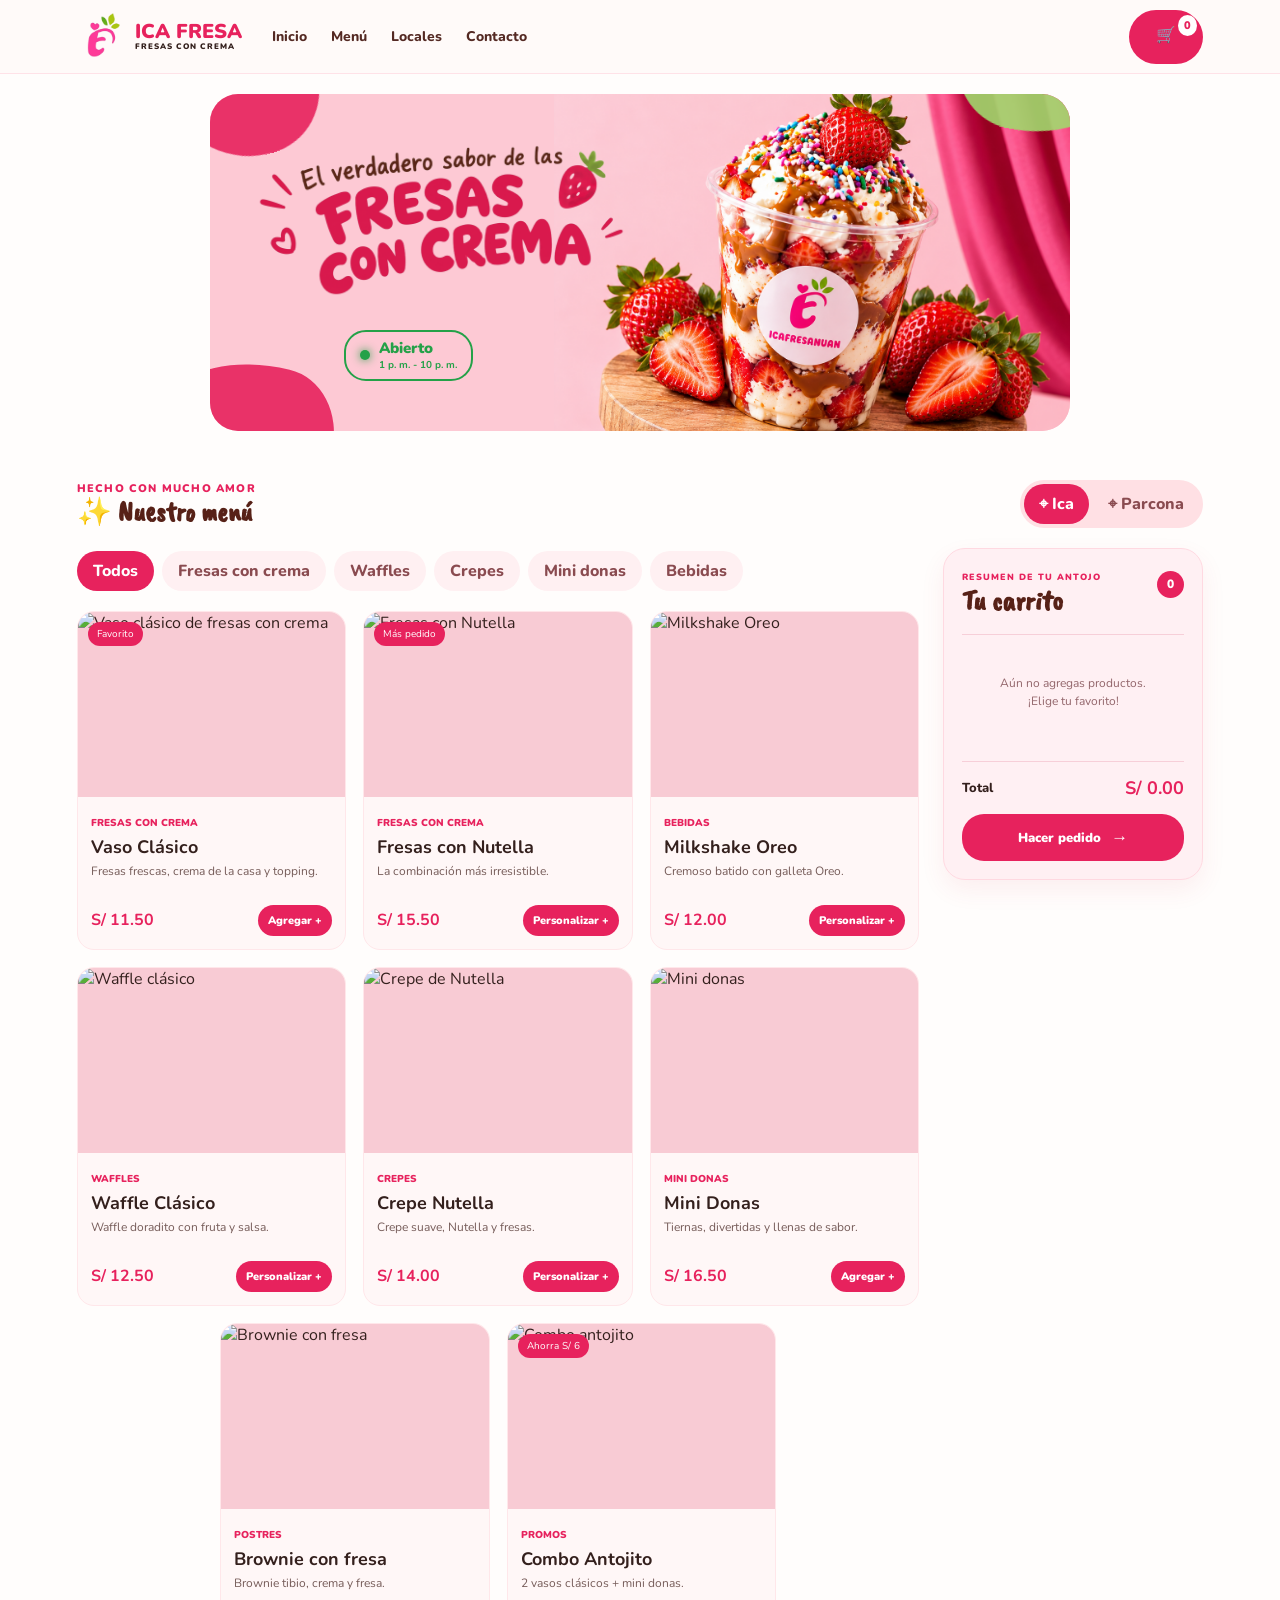
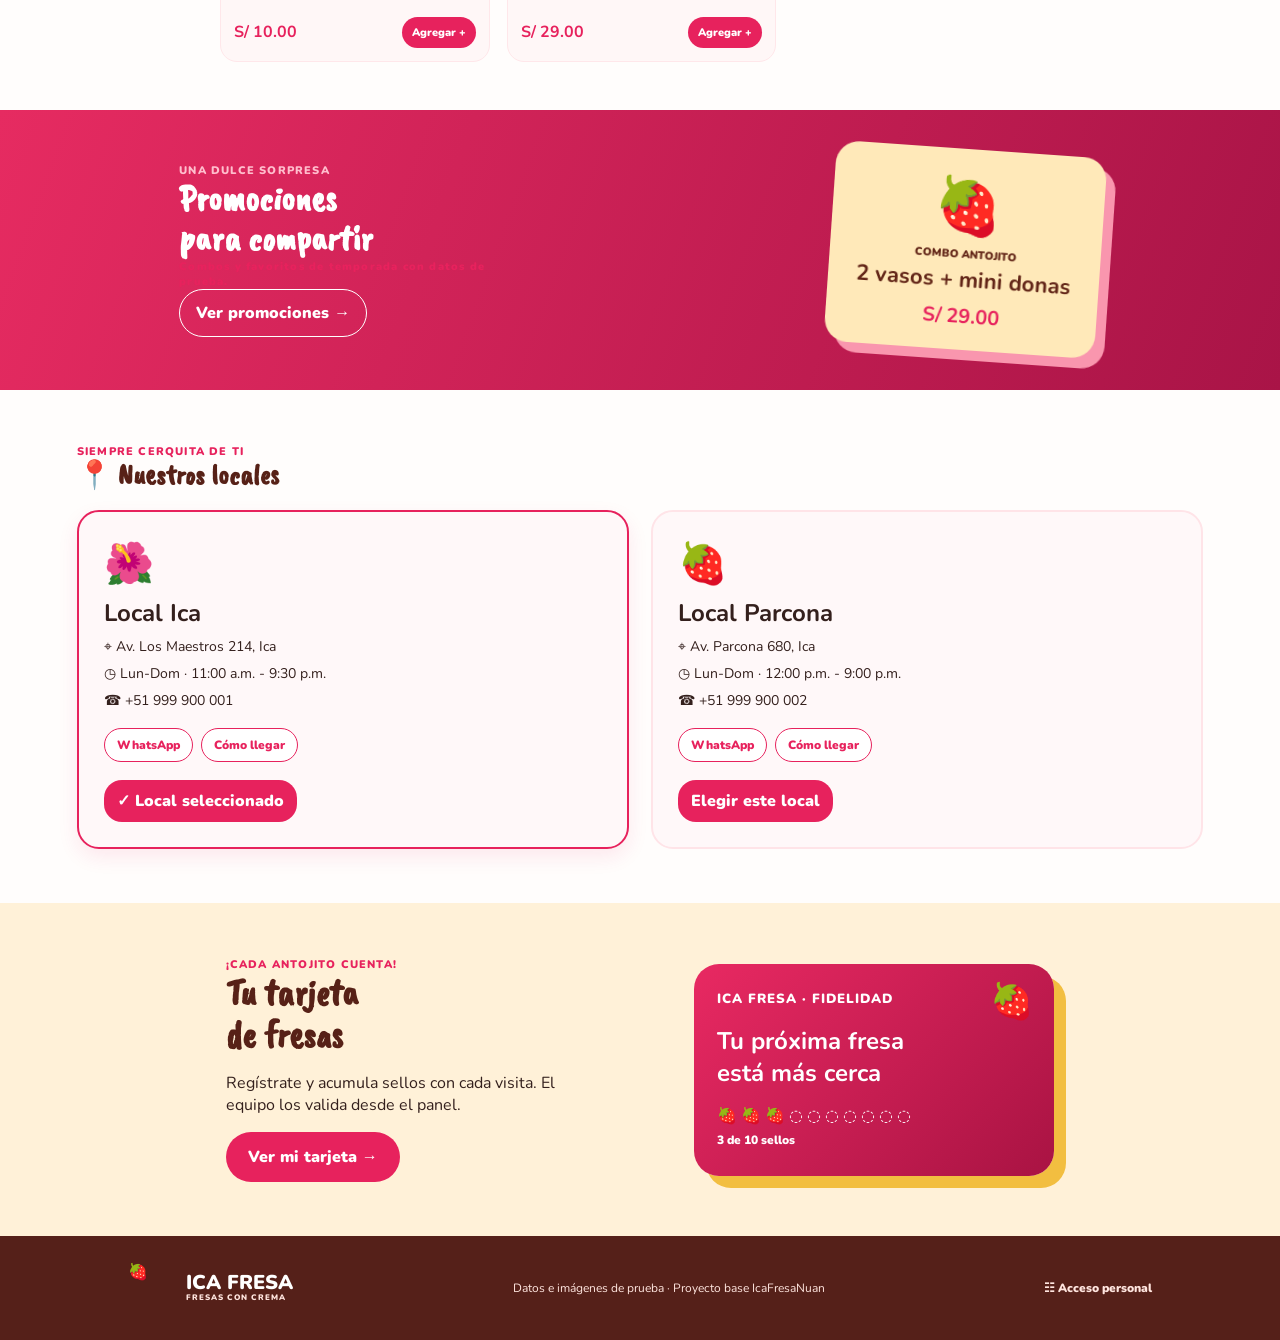
==== index.html @ 41f4bcc0 "Add files via upload" ====
<!DOCTYPE html>
<html lang="es">
  <head>
    <meta charset="UTF-8" />
    <meta name="viewport" content="width=device-width, initial-scale=1" />
    <meta
      name="description"
      content="Ica Fresa, fresas con crema y antojos dulces."
    />
    <title>Ica Fresa | Fresas con crema</title>
    <link rel="preconnect" href="https://fonts.googleapis.com" />
    <link rel="preconnect" href="https://fonts.gstatic.com" crossorigin />
    <link
      href="https://fonts.googleapis.com/css2?family=Caveat+Brush&display=swap"
      rel="stylesheet"
    />
    <link rel="stylesheet" href="styles.css" />
  </head>

  <body>
    <header class="site-header">
      <a class="brand" href="#inicio" aria-label="Ica Fresa, inicio">
        <span><img src="img/icon.png" alt="" /></span>
        <b>ICA FRESA</b>
        <small>FRESAS CON CREMA</small>
      </a>

      <nav aria-label="Navegación principal">
        <a href="#inicio"><span>Inicio</span></a>
        <a href="#menu"><span>Menú</span></a>
        <a href="#locales"><span>Locales</span></a>
        <a href="#fidelidad"><span>Contacto</span></a>
      </nav>

      <a class="cart-pill" href="#pedido" aria-label="Abrir pedido">
        🛒
        <em>0</em>
      </a>
    </header>

    <main>
      <section id="inicio" class="hero">
        <span class="hero-wave hero-wave-top-left" aria-hidden="true"></span>
        <span class="hero-wave hero-wave-top-right" aria-hidden="true"></span>
        <span class="hero-wave hero-wave-bottom-left" aria-hidden="true"></span>
        <div class="hero-copy">
          <img
            class="hero-title-image"
            src="img/frs.png"
            alt="Ica Fresa"
          />
          <button class="store-status is-open" type="button" aria-pressed="true">
            <span class="status-light" aria-hidden="true"></span>
            <span class="status-copy">
              <span class="status-label">Abierto</span>
              <small>1 p. m. - 10 p. m.</small>
            </span>
          </button>
        </div>

        <div class="hero-art">
          <span class="cup"></span>
        </div>
      </section>

      <section id="menu" class="catalog">
        <div class="section-title">
          <div>
            <p>HECHO CON MUCHO AMOR</p>
            <h2>✨ Nuestro menú</h2>
          </div>
          <div class="store-switch" aria-label="Seleccionar local">
            <input checked type="radio" name="store" id="ica" />
            <label for="ica">⌖ Ica</label>
            <input type="radio" name="store" id="parcona" />
            <label for="parcona">⌖ Parcona</label>
          </div>
        </div>

        <div class="catalog-layout">
          <div class="catalog-products">
            <div class="filters">
          <button class="selected" type="button" aria-pressed="true">Todos</button>
          <button type="button" aria-pressed="false">Fresas con crema</button>
          <button type="button" aria-pressed="false">Waffles</button>
          <button type="button" aria-pressed="false">Crepes</button>
          <button type="button" aria-pressed="false">Mini donas</button>
          <button type="button" aria-pressed="false">Bebidas</button>
          </div>

          <div class="grid">
          <article class="product">
            <div class="picture">
              <img
                src="https://infobae.com/new-resizer/IIwfQV1BrzHYiqoVBYyDbHfIvNc=/arc-anglerfish-arc2-prod-infobae/public/TWP6YXWPVZGMHH7TUIIOGCR5PU.jpg"
                alt="Vaso clásico de fresas con crema"
              />
              <span>Favorito</span>
            </div>
            <div class="pbody">
              <small>Fresas con crema</small>
              <h3>Vaso Clásico</h3>
              <p>Fresas frescas, crema de la casa y topping.</p>
              <div>
                <strong>S/ 11.50</strong>
                <a class="add-cart" href="#carrito">Agregar +</a>
              </div>
            </div>
          </article>

          <article class="product">
            <div class="picture">
              <img
                src="https://encrypted-tbn0.gstatic.com/images?q=tbn:ANd9GcRHy15fWJfdVRvCq7KBlQmzkWCfT8XK8HRZ9Bpp-z8WVHTcaISNVfg8R4Cm&s=10"
                alt="Fresas con Nutella"
              />
              <span>Más pedido</span>
            </div>
            <div class="pbody">
              <small>Fresas con crema</small>
              <h3>Fresas con Nutella</h3>
              <p>La combinación más irresistible.</p>
              <div>
                <strong>S/ 15.50</strong>
                <a href="#personalizar">Personalizar +</a>
              </div>
            </div>
          </article>

          <article class="product">
            <div class="picture">
              <img
                src="https://dcdn-us.mitiendanube.com/stores/001/309/364/products/oreo1-65726168dab7ff038d16038939405665-1024-1024.jpg"
                alt="Milkshake Oreo"
              />
            </div>
            <div class="pbody">
              <small>Bebidas</small>
              <h3>Milkshake Oreo</h3>
              <p>Cremoso batido con galleta Oreo.</p>
              <div>
                <strong>S/ 12.00</strong>
                <a href="#personalizar">Personalizar +</a>
              </div>
            </div>
          </article>

          <article class="product">
            <div class="picture">
              <img
                src="https://images.unsplash.com/photo-1562376552-0d160a2f238d?auto=format&fit=crop&w=900&q=85"
                alt="Waffle clásico"
              />
            </div>
            <div class="pbody">
              <small>Waffles</small>
              <h3>Waffle Clásico</h3>
              <p>Waffle doradito con fruta y salsa.</p>
              <div>
                <strong>S/ 12.50</strong>
                <a href="#personalizar">Personalizar +</a>
              </div>
            </div>
          </article>

          <article class="product">
            <div class="picture">
              <img
                src="https://images.unsplash.com/photo-1519676867240-f03562e64548?auto=format&fit=crop&w=900&q=85"
                alt="Crepe de Nutella"
              />
            </div>
            <div class="pbody">
              <small>Crepes</small>
              <h3>Crepe Nutella</h3>
              <p>Crepe suave, Nutella y fresas.</p>
              <div>
                <strong>S/ 14.00</strong>
                <a href="#personalizar">Personalizar +</a>
              </div>
            </div>
          </article>

          <article class="product">
            <div class="picture">
              <img
                src="https://images.unsplash.com/photo-1551024506-0bccd828d307?auto=format&fit=crop&w=900&q=85"
                alt="Mini donas"
              />
            </div>
            <div class="pbody">
              <small>Mini donas</small>
              <h3>Mini Donas</h3>
              <p>Tiernas, divertidas y llenas de sabor.</p>
              <div>
                <strong>S/ 16.50</strong>
                <a class="add-cart" href="#carrito">Agregar +</a>
              </div>
            </div>
          </article>

          <article class="product">
            <div class="picture">
              <img
                src="https://images.unsplash.com/photo-1606313564200-e75d5e30476c?auto=format&fit=crop&w=900&q=85"
                alt="Brownie con fresa"
              />
            </div>
            <div class="pbody">
              <small>Postres</small>
              <h3>Brownie con fresa</h3>
              <p>Brownie tibio, crema y fresa.</p>
              <div>
                <strong>S/ 10.00</strong>
                <a class="add-cart" href="#carrito">Agregar +</a>
              </div>
            </div>
          </article>

          <article class="product">
            <div class="picture">
              <img
                src="https://encrypted-tbn0.gstatic.com/images?q=tbn:ANd9GcSXUPa26PKJyddxbretBh_6IjA0wHqwPPf-SWM9j3UN0Ne-xCxRXff34pU9&s=10"
                alt="Combo antojito"
              />
              <span>Ahorra S/ 6</span>
            </div>
            <div class="pbody">
              <small>Promos</small>
              <h3>Combo Antojito</h3>
              <p>2 vasos clásicos + mini donas.</p>
              <div>
                <strong>S/ 29.00</strong>
                <a href="#pedido">Agregar +</a>
              </div>
            </div>
          </article>
            </div>
          </div>

          <aside class="cart-panel" id="carrito" aria-labelledby="cart-title">
            <div class="cart-heading">
              <div>
                <p>RESUMEN DE TU ANTOJO</p>
                <h2 id="cart-title">Tu carrito</h2>
              </div>
              <span class="cart-count">0</span>
            </div>
            <div class="cart-items" aria-live="polite">
              <p class="cart-empty">Aún no agregas productos.<br />¡Elige tu favorito!</p>
            </div>
            <div class="cart-total">
              <span>Total</span>
              <strong>S/ 0.00</strong>
            </div>
            <a class="cart-order primary" href="#pedido">Hacer pedido <span aria-hidden="true">→</span></a>
          </aside>
        </div>
      </section>

      <section class="promos">
        <div>
          <p>UNA DULCE SORPRESA</p>
          <h2>Promociones<br />para compartir</h2>
          <p>Combos y favoritos de temporada con datos de prueba.</p>
          <a href="#menu" class="light-btn">Ver promociones →</a>
        </div>

        <article>
          <span>🍓</span>
          <p>COMBO ANTOJITO</p>
          <strong>2 vasos + mini donas</strong>
          <b>S/ 29.00</b>
        </article>
      </section>

      <section id="locales" class="places">
        <div class="section-title">
          <div>
            <p>SIEMPRE CERQUITA DE TI</p>
            <h2>📍 Nuestros locales</h2>
          </div>
        </div>

        <div class="place-grid">
          <article class="chosen">
            <div class="place-icon">🌺</div>
            <h3>Local Ica</h3>
            <p>⌖ Av. Los Maestros 214, Ica</p>
            <p>◷ Lun-Dom · 11:00 a.m. - 9:30 p.m.</p>
            <p>☎ +51 999 900 001</p>
            <div>
              <a href="https://wa.me/51999900001" target="_blank" rel="noreferrer">
                WhatsApp
              </a>
              <a href="https://maps.google.com/?q=Ica,Peru" target="_blank" rel="noreferrer">
                Cómo llegar
              </a>
            </div>
            <button type="button">✓ Local seleccionado</button>
          </article>

          <article>
            <div class="place-icon">🍓</div>
            <h3>Local Parcona</h3>
            <p>⌖ Av. Parcona 680, Ica</p>
            <p>◷ Lun-Dom · 12:00 p.m. - 9:00 p.m.</p>
            <p>☎ +51 999 900 002</p>
            <div>
              <a href="https://wa.me/51999900002" target="_blank" rel="noreferrer">
                WhatsApp
              </a>
              <a
                href="https://maps.google.com/?q=Parcona,Ica,Peru"
                target="_blank"
                rel="noreferrer"
              >
                Cómo llegar
              </a>
            </div>
            <button type="button">Elegir este local</button>
          </article>
        </div>
      </section>

      <section id="fidelidad" class="loyalty">
        <div>
          <p>¡CADA ANTOJITO CUENTA!</p>
          <h2>Tu tarjeta<br />de fresas</h2>
          <p>
            Regístrate y acumula sellos con cada visita. El equipo los valida desde
            el panel.
          </p>
          <a class="primary" href="#tarjeta">Ver mi tarjeta →</a>
        </div>

        <div class="loyalty-card">
          <span>🍓</span>
          <small>ICA FRESA · FIDELIDAD</small>
          <b>Tu próxima fresa<br />está más cerca</b>
          <div>🍓 🍓 🍓 ◌ ◌ ◌ ◌ ◌ ◌ ◌</div>
          <p>3 de 10 sellos</p>
        </div>
      </section>
    </main>

    <footer>
      <a class="brand" href="#inicio">
        <span>🍓</span>
        <b>ICA FRESA</b>
        <small>FRESAS CON CREMA</small>
      </a>
      <p>Datos e imágenes de prueba · Proyecto base IcaFresaNuan</p>
      <a href="#admin">☷ Acceso personal</a>
    </footer>

    <div id="pedido" class="overlay">
      <div class="modal checkout">
        <a class="x" href="#inicio" aria-label="Cerrar">×</a>
        <small>ÚLTIMO PASO</small>
        <h2>¿Cómo recibes tu antojo?</h2>

        <div class="delivery">
          <button class="picked" type="button">
            🛵<b>Delivery</b><small>Vamos a ti</small>
          </button>
          <button type="button">
            🛍️<b>Recojo</b><small>Local Ica</small>
          </button>
        </div>

        <label>
          Nombre
          <input placeholder="Tu nombre" />
        </label>
        <label>
          Teléfono
          <input placeholder="999 999 999" />
        </label>
        <label>
          Dirección
          <input placeholder="Calle, número y distrito" />
        </label>

        <a
          class="whatsapp"
          href="https://wa.me/51999900001"
          target="_blank"
          rel="noreferrer"
        >
          WhatsApp · enviar pedido →
        </a>
        <a
          class="pedidosya"
          href="https://www.pedidosya.com.pe/"
          target="_blank"
          rel="noreferrer"
        >
          Pedir también por PedidosYa
        </a>
      </div>
    </div>

    <div id="personalizar" class="overlay">
      <div class="modal custom">
        <a class="x" href="#menu" aria-label="Cerrar">×</a>
        <img
          src="https://images.unsplash.com/photo-1568702846914-96b305d2aaeb?auto=format&fit=crop&w=900&q=85"
          alt="Fresas con Nutella"
        />
        <div>
          <small>PERSONALIZA TU ANTOJO</small>
          <h2>Fresas con Nutella</h2>
          <p>Desde S/ 15.50</p>

          <h4>1. Elige tamaño</h4>
          <div class="option-row">
            <button class="picked">Regular</button>
            <button>Maxi + S/ 4.00</button>
          </div>

          <h4>2. Elige tu crema</h4>
          <div class="option-row">
            <button class="picked">Crema clásica</button>
            <button>Crema de leche</button>
          </div>

          <h4>3. Agrega extras</h4>
          <label class="check"><input type="checkbox" /> Oreo <span>+ S/ 2.00</span></label>
          <label class="check"><input type="checkbox" /> Nutella <span>+ S/ 3.00</span></label>

          <a class="primary full" href="#pedido">Agregar · S/ 15.50</a>
        </div>
      </div>
    </div>

    <div id="tarjeta" class="overlay">
      <div class="modal loyalty-modal">
        <a class="x" href="#fidelidad" aria-label="Cerrar">×</a>
        <small>FIDELIDAD ICA FRESA</small>
        <h2>Tu antojo tiene premio</h2>
        <p>Regístrate con datos de prueba y recibe tu tarjeta digital.</p>

        <label>
          Nombre
          <input placeholder="Tu nombre" />
        </label>
        <label>
          Teléfono
          <input placeholder="999 999 999" />
        </label>

        <a class="primary full" href="#fidelidad">Crear mi tarjeta →</a>
      </div>
    </div>

    <div id="admin" class="overlay">
      <div class="modal admin-login">
        <a class="x" href="#inicio" aria-label="Cerrar">×</a>
        <span>🍓</span>
        <h2>Panel IcaFresaNuan</h2>
        <p>Acceso demo para personal.</p>
        <input placeholder="Usuario" value="equipo" />
        <input type="password" placeholder="Contraseña" value="1234" />
        <a class="primary full" href="#inicio">Ingresar</a>
        <small>Demo: equipo / 1234</small>
      </div>
    </div>

    <script>
      document.querySelectorAll(".filters button").forEach((button) => {
        button.addEventListener("click", () => {
          document.querySelectorAll(".filters button").forEach((filter) => {
            const isSelected = filter === button;
            filter.classList.toggle("selected", isSelected);
            filter.setAttribute("aria-pressed", isSelected);
          });
        });
      });

      const storeStatus = document.querySelector(".store-status");
      const statusLabel = storeStatus.querySelector(".status-label");

      const toggleStoreStatus = () => {
        const isOpen = storeStatus.classList.toggle("is-open");
        storeStatus.classList.toggle("is-closed", !isOpen);
        statusLabel.textContent = isOpen ? "Abierto" : "Cerrado";
        storeStatus.setAttribute("aria-pressed", isOpen);
      };

      storeStatus.addEventListener("click", toggleStoreStatus);
      window.setInterval(toggleStoreStatus, 5000);

      const cart = new Map();
      const cartItems = document.querySelector(".cart-items");
      const cartCount = document.querySelector(".cart-count");
      const headerCartCount = document.querySelector(".cart-pill em");
      const cartTotal = document.querySelector(".cart-total strong");

      const formatPrice = (price) => `S/ ${price.toFixed(2)}`;

      const renderCart = () => {
        const items = [...cart.values()];
        const itemCount = items.reduce((total, item) => total + item.quantity, 0);
        const total = items.reduce((sum, item) => sum + item.price * item.quantity, 0);

        cartCount.textContent = itemCount;
        headerCartCount.textContent = itemCount;
        cartTotal.textContent = formatPrice(total);
        cartItems.innerHTML = items.length
          ? items
              .map(
                (item) => `
                  <div class="cart-item">
                    <strong>${item.name}</strong>
                    <b>${formatPrice(item.price * item.quantity)}</b>
                    <button class="remove-item" type="button" data-product="${item.name}" aria-label="Eliminar ${item.name}">×</button>
                    <small>${item.quantity} x ${formatPrice(item.price)}</small>
                  </div>`
              )
              .join("")
          : '<p class="cart-empty">Aún no agregas productos.<br />¡Elige tu favorito!</p>';
      };

      document.querySelectorAll(".add-cart").forEach((button) => {
        button.addEventListener("click", (event) => {
          event.preventDefault();
          const product = button.closest(".product");
          const name = product.querySelector("h3").textContent;
          const price = Number(product.querySelector("strong").textContent.replace("S/", "").trim());
          const current = cart.get(name) || { name, price, quantity: 0 };

          current.quantity += 1;
          cart.set(name, current);
          renderCart();
        });
      });

      cartItems.addEventListener("click", (event) => {
        const removeButton = event.target.closest(".remove-item");
        if (!removeButton) return;

        cart.delete(removeButton.dataset.product);
        renderCart();
      });

      renderCart();
    </script>
  </body>
</html>
---- styles.css ----
@import url("https://fonts.googleapis.com/css2?family=Nunito:wght@400;600;700;800;900&display=swap");

.hero-title-image {
  display: block;
  width: min(200%, 380px);
  height: auto;
  margin:   9px 9px;
  object-fit: contain;
  object-position: center;
}

:root {
  --pink: #e7225d;
  --ink: #34201d;
  --hero-max-width: 860px;
  --status-x: 50px;
  --status-y: 20px;
  font-family: Nunito, Arial, sans-serif;
  color: var(--ink);
  background: #fffdfc;
}

* {
  box-sizing: border-box;
}

html {
  scroll-behavior: smooth;
}

body {
  margin: 0;
}

button,
a {
  font: inherit;
}

button {
  cursor: pointer;
  border: 0;
}

a {
  text-decoration: none;
  color: inherit;
}

.site-header {
  min-height: 74px;
  padding: 0 6%;
  display: flex;
  align-items: center;
  justify-content: flex-start;
  gap: 30px;
  background: #fffaf9;
  position: sticky;
  top: 0;
  z-index: 10;
  border-bottom: 1px solid #ffe2e8;
}

.brand {
  display: grid;
  grid-template-columns: 58px auto;
  line-height: 1;
  row-gap: 0px;
}

.brand span {
  grid-row: span 2;
  width: 48px;
  height: 48px;
}

.brand span img {
  width: 100%;
  height: 100%;
  object-fit: contain;
}

.brand b {
  color: var(--pink);
  font-size: 20px;
  font-weight: 900;
  letter-spacing: 0px;
  position: relative;
  top: 9px;
}

.brand small {
  font-size: 8px;
  font-weight: 900;
  letter-spacing: 1px;
  margin-top: 0;
}

nav {
  display: flex;
  gap: 24px;
  height: 100%;
  align-items: center;
}

.cart-pill {
  margin-left: auto;
}

nav a {
  font-weight: 800;
  display: grid;
  place-items: center;
  gap: 2px;
  font-size: 14px;
  color: #542923;
}

.cart-pill {
  width: 74px;
  height: 54px;
  border-radius: 28px;
  background: var(--pink);
  color: white;
  position: relative;
  text-align: center;
  padding-top: 14px;
}

.cart-pill em {
  position: absolute;
  right: 6px;
  top: 5px;
  background: #fff;
  color: var(--pink);
  font-style: normal;
  border-radius: 50%;
  font-size: 11px;
  font-weight: 900;
  padding: 3px 6px;
}

.hero {
  width: min(calc(100% - 32px), var(--hero-max-width));
  margin: 20px auto 1px;
  min-height: 280px;
  display: grid;
  grid-template-columns: 49% 51%;
  overflow: hidden;
  border-radius: 28px;
  background: #fdc9d4;
  position: relative;
}

.hero::after {
  content: "";
  position: absolute;
  z-index: 0;
  top: 0;
  right: 0;
  bottom: 0;
  width: 60%;
  background: url("img/wdwq.png") center center / cover no-repeat;
  pointer-events: none;
}

.hero-wave {
  position: absolute;
  width: 145px;
  height: 105px;
  background: #e7225d;
  opacity: 0.9;
  pointer-events: none;
  z-index: 1;
}

.hero-wave-top-left {
  top: -42px;
  left: -32px;
  border-radius: 18% 82% 44% 56% / 30% 38% 62% 70%;
  transform: rotate(-16deg);
}
.hero-wave-top-right {
    background: #a1d86d;
  top: -48px;
  right: -28px;
  width: 170px;
  height: 120px;
  border-radius: 72% 28% 63% 37% / 45% 35% 65% 55%;
  transform: rotate(12deg);
}
.hero-wave-top-right {
    background: #a1d86d;
  top: -80px;
  right: -56px;
  width: 170px;
  height: 120px;
  border-radius: 72% 28% 63% 37% / 45% 35% 65% 55%;
  transform: rotate(12deg);
}

.hero-wave-bottom-left {
  bottom: -44px;
  left: -38px;
  width: 165px;
  height: 112px;
  border-radius: 64% 36% 22% 78% / 48% 62% 38% 52%;
  transform: rotate(13deg);
}

.hero-wave-bottom-right {
  right: -34px;
  bottom: -38px;
  width: 150px;
  height: 125px;
  border-radius: 35% 65% 78% 22% / 62% 35% 65% 38%;
  transform: rotate(-19deg);
}

.hero-copy {
  padding: 40px 8%;
  z-index: 2;
}

h2 {
  font-family: "Caveat Brush", cursive;
  color: #572117;
  margin: 0;
  line-height: 1.13;
}

.store-status {
  --status-color: #24a148;
  display: inline-flex;
  align-items: center;
  gap: 9px;
  margin: 0 0 30px 50px;
  position: relative;
  left: var(--status-x);
  top: var(--status-y);
  padding: 8px 14px;
  border: 2px solid var(--status-color);
  border-radius: 22px;
  background: transparent;
  color: var(--status-color);
  font-size: 15px;
  font-weight: 900;
  transition: color 0.25s, border-color 0.25s;
}

.status-copy {
  display: flex;
  flex-direction: column;
  align-items: flex-start;
  line-height: 1.1;
}

.status-copy small {
  margin-top: 3px;
  color: inherit;
  font-size: 10px;
  font-weight: 700;
}

.store-status.is-closed {
  --status-color: #d92d43;
}

.status-light {
  width: 10px;
  height: 10px;
  flex: 0 0 10px;
  border-radius: 50%;
  background: var(--status-color);
  box-shadow: 0 0 10px var(--status-color);
  transition: background 0.25s, box-shadow 0.25s;
}

.primary,
.whatsapp {
  display: inline-flex;
  align-items: center;
  justify-content: center;
  gap: 10px;
  padding: 14px 22px;
  background: var(--pink);
  color: white;
  border-radius: 26px;
  font-weight: 900;
}

.hero-art {
  position: relative;
  z-index: 2;
  display: flex;
  align-items: center;
  justify-content: center;
}

.cup {
  font-size: 145px;
  filter: drop-shadow(0 12px 8px #9b164644);
  position: relative;
  z-index: 1;
}

.cup b {
  font-size: 82px;
  position: absolute;
  left: 40px;
  top: -28px;
}

.hero-art p {
  color: white;
  font-family: "Caveat Brush", cursive;
  font-size: 26px;
  position: absolute;
  right: 9%;
  top: 15%;
  transform: rotate(-8deg);
  text-align: center;
}

.store-switch {
  background: #ffe0e4;
  padding: 4px;
  border-radius: 24px;
}

.store-switch input {
  position: absolute;
  opacity: 0;
}

.store-switch label {
  display: inline-flex;
  align-items: center;
  gap: 5px;
  border-radius: 20px;
  padding: 9px 15px;
  color: #8a4b50;
  font-weight: 800;
  cursor: pointer;
}

.store-switch input:checked + label {
  background: var(--pink);
  color: #fff;
}

.catalog {
  max-width: 1280px;
  margin: 0 auto;
  padding: 48px 6%;
}

.places {
  max-width: 1280px;
  margin: auto;
  padding: 54px 6%;
}

.section-title {
  display: flex;
  justify-content: space-between;
  align-items: flex-end;
  margin-bottom: 20px;
}

.section-title p,
.promos > div > p,
.loyalty > div > p:first-child {
  font-size: 11px;
  color: var(--pink);
  font-weight: 900;
  letter-spacing: 1.2px;
  margin: 0;
}

.section-title h2 {
  font-size: 28px;
}

.location {
  display: flex;
  align-items: center;
  gap: 7px;
  background: #fff3f4;
  padding: 10px 14px;
  border-radius: 20px;
  color: #7d3833;
  font-weight: 800;
}

.filters {
  display: flex;
  gap: 8px;
  overflow: auto;
  padding: 3px 0 20px;
}

.filters button {
  white-space: nowrap;
  background: #fff0f2;
  padding: 9px 16px;
  border-radius: 20px;
  color: #8a4b50;
  font-weight: 800;
}

.filters button.selected {
  background: var(--pink);
  color: white;
}

.grid {
  display: grid;
  max-width: 900px;
  margin: 0 auto;
  grid-template-columns: repeat(6, minmax(0, 1fr));
  gap: 17px;
}

.catalog-layout {
  display: grid;
  grid-template-columns: minmax(0, 1fr) 260px;
  gap: 24px;
  align-items: start;
}

.catalog-products .grid {
  max-width: none;
}

.cart-panel {
  position: sticky;
  top: 94px;
  min-height: 310px;
  padding: 22px 18px 18px;
  background: #fff0f3;
  border: 1px solid #ffd9e1;
  border-radius: 22px;
  box-shadow: 0 10px 24px #d53d5914;
}

.cart-heading {
  display: flex;
  align-items: flex-start;
  justify-content: space-between;
  gap: 12px;
}

.cart-heading p {
  margin: 0;
  color: var(--pink);
  font-size: 9px;
  font-weight: 900;
  letter-spacing: 1px;
}

.cart-heading h2 {
  margin-top: 2px;
  font-size: 29px;
}

.cart-count {
  display: grid;
  place-items: center;
  width: 27px;
  height: 27px;
  border-radius: 50%;
  background: var(--pink);
  color: white;
  font-size: 12px;
  font-weight: 900;
}

.cart-items {
  min-height: 128px;
  margin: 17px 0 14px;
  border-top: 1px solid #f7cfd8;
  border-bottom: 1px solid #f7cfd8;
}

.cart-empty {
  margin: 39px 0;
  color: #93666b;
  font-size: 12px;
  line-height: 1.5;
  text-align: center;
}

.cart-item {
  display: grid;
  grid-template-columns: 1fr auto auto;
  gap: 2px 8px;
  padding: 10px 0;
  border-bottom: 1px solid #f7cfd8;
}

.cart-item:last-child {
  border-bottom: 0;
}

.cart-item strong {
  font-size: 12px;
}

.cart-item small {
  color: #93666b;
  font-size: 10px;
}

.cart-item b {
  grid-row: span 2;
  color: var(--pink);
  font-size: 12px;
}

.remove-item {
  display: grid;
  place-items: center;
  grid-row: span 2;
  width: 22px;
  height: 22px;
  padding: 0;
  border-radius: 50%;
  background: var(--pink);
  color: white;
  font-size: 17px;
  font-weight: 900;
  line-height: 1;
}

.cart-total {
  display: flex;
  justify-content: space-between;
  align-items: center;
  margin-bottom: 14px;
  font-size: 13px;
  font-weight: 800;
}

.cart-total strong {
  color: var(--pink);
  font-size: 18px;
}

.cart-order {
  width: 100%;
  padding: 12px 16px;
  border-radius: 22px;
  font-size: 13px;
}

.cart-order span {
  font-size: 17px;
}

.product {
  grid-column: span 2;
}

.product:nth-child(7) {
  grid-column: 2 / span 2;
}

.product:nth-child(8) {
  grid-column: 4 / span 2;
}

.product {
  border-radius: 17px;
  overflow: hidden;
  background: #fff7f7;
  border: 1px solid #ffe7ea;
  transition: 0.2s;
}

.product:hover {
  transform: translateY(-4px);
  box-shadow: 0 12px 20px #d53d5920;
}

.picture {
  height: 185px;
  position: relative;
  background: #f8cbd4;
}

.picture img {
  width: 100%;
  height: 100%;
  object-fit: cover;
}

.picture span {
  position: absolute;
  top: 10px;
  left: 10px;
  background: var(--pink);
  color: #fff;
  padding: 5px 9px;
  border-radius: 13px;
  font-size: 10px;
}

.pbody {
  padding: 13px;
}

.pbody small {
  color: var(--pink);
  font-weight: 900;
  font-size: 10px;
  text-transform: uppercase;
}

.pbody h3 {
  margin: 3px 0;
  font-size: 18px;
}

.pbody p {
  font-size: 12px;
  min-height: 32px;
  margin: 4px 0 10px;
  color: #765c59;
}

.pbody > div {
  display: flex;
  justify-content: space-between;
  align-items: center;
  gap: 5px;
}

.pbody strong {
  color: var(--pink);
  font-size: 16px;
}

.pbody a {
  font-size: 11px;
  padding: 8px 10px;
  border-radius: 16px;
  background: var(--pink);
  color: #fff;
  font-weight: 900;
}

.promos {
  background: linear-gradient(110deg, #e62b61, #a91447);
  color: white;
  min-height: 280px;
  padding: 38px 14%;
  display: flex;
  justify-content: space-between;
  align-items: center;
  overflow: hidden;
}

.promos h2 {
  font-size: 36px;
  color: white;
}

.promos > div > p:first-child {
  color: #ffbecd;
}

.promos > div > p:not(:first-child) {
  max-width: 340px;
}

.light-btn {
  display: inline-flex;
  padding: 12px 16px;
  border: 1px solid white;
  border-radius: 24px;
  font-weight: 900;
  gap: 8px;
}

.promos article {
  background: #ffe9b9;
  color: #622517;
  border-radius: 23px;
  padding: 20px 28px;
  display: grid;
  text-align: center;
  transform: rotate(4deg);
  box-shadow: 10px 10px #f996ae;
}

.promos article span {
  font-size: 55px;
}

.promos article p {
  font-size: 11px;
  margin: 3px;
  font-weight: 900;
}

.promos article strong {
  font-size: 22px;
}

.promos article b {
  font-size: 20px;
  color: var(--pink);
  margin-top: 8px;
}

.place-grid {
  display: grid;
  grid-template-columns: 1fr 1fr;
  gap: 22px;
}

.place-grid article {
  padding: 25px;
  border: 2px solid #ffe4e8;
  border-radius: 22px;
  background: #fff8f9;
}

.place-grid article.chosen {
  border-color: var(--pink);
  box-shadow: 0 8px 20px #e6225d18;
}

.place-icon {
  font-size: 40px;
}

.place-grid h3 {
  font-size: 24px;
  margin: 6px 0;
}

.place-grid p {
  display: flex;
  gap: 8px;
  font-size: 14px;
  align-items: center;
  margin: 8px 0;
}

.place-grid article > div:not(.place-icon) {
  display: flex;
  gap: 8px;
  margin: 18px 0;
}

.place-grid a {
  background: #fff;
  color: var(--pink);
  font-weight: 900;
  border: 1px solid var(--pink);
  padding: 8px 12px;
  border-radius: 18px;
  font-size: 12px;
}

.place-grid article > button {
  padding: 10px 13px;
  border-radius: 18px;
  color: white;
  background: var(--pink);
  font-weight: 900;
}

.loyalty {
  padding: 54px 13%;
  background: #fff1d8;
  display: flex;
  justify-content: space-around;
  align-items: center;
}

.loyalty h2 {
  font-size: 37px;
}

.loyalty > div > p:not(:first-child) {
  max-width: 350px;
}

.loyalty-card {
  width: 360px;
  min-height: 210px;
  padding: 23px;
  background: linear-gradient(135deg, #e82962, #a91343);
  color: #fff;
  border-radius: 25px;
  box-shadow: 12px 12px #f2be40;
  position: relative;
}

.loyalty-card > span {
  font-size: 35px;
  position: absolute;
  right: 20px;
  top: 14px;
}

.loyalty-card small {
  font-weight: 900;
  letter-spacing: 1px;
}

.loyalty-card b {
  display: block;
  font-size: 24px;
  margin: 16px 0;
}

.loyalty-card p {
  margin: 5px 0;
  font-weight: 900;
  font-size: 12px;
}

footer {
  padding: 28px 10%;
  display: flex;
  justify-content: space-between;
  align-items: center;
  background: #552019;
  color: #ffe5df;
}

footer .brand b {
  color: #fff;
}

footer p {
  font-size: 12px;
}

footer > a:last-child {
  font-size: 12px;
  font-weight: 900;
}

.overlay {
  display: none;
  position: fixed;
  inset: 0;
  background: #3d1e21a1;
  z-index: 30;
  place-items: center;
  padding: 20px;
}

.overlay:target {
  display: grid;
}

.modal {
  position: relative;
  background: #fffafa;
  border-radius: 24px;
  padding: 28px;
  max-width: 570px;
  width: 100%;
  max-height: 92vh;
  overflow: auto;
}

.x {
  position: absolute;
  right: 14px;
  top: 14px;
  border-radius: 50%;
  height: 34px;
  width: 34px;
  background: #ffe4e8;
  color: var(--pink);
  display: grid;
  place-items: center;
  font-size: 24px;
}

.custom {
  display: grid;
  grid-template-columns: 190px 1fr;
  gap: 24px;
}

.custom > img {
  width: 100%;
  height: 230px;
  border-radius: 18px;
  object-fit: cover;
}

.modal h2 {
  font-size: 29px;
}

.modal h4 {
  margin: 15px 0 6px;
}

.option-row {
  display: flex;
  gap: 7px;
}

.option-row button {
  border: 1px solid #f3c7cf;
  border-radius: 20px;
  padding: 9px 12px;
  background: #fff;
  color: #8a4b50;
  font-weight: 800;
  font-size: 12px;
}

.option-row .picked,
.delivery .picked {
  background: #ffe2e7;
  border: 2px solid var(--pink);
}

.check {
  display: flex;
  align-items: center;
  gap: 8px;
  border-bottom: 1px solid #f3dadd;
  padding: 8px 0;
  font-weight: 800;
}

.check span {
  margin-left: auto;
  color: var(--pink);
}

.full {
  width: 100%;
  margin-top: 16px;
}

.checkout label,
.loyalty-modal label {
  display: grid;
  gap: 5px;
  font-size: 12px;
  font-weight: 900;
  margin-top: 10px;
}

.checkout input,
.loyalty-modal input,
.admin-login input {
  padding: 11px;
  border: 1px solid #f3cdd4;
  border-radius: 11px;
  font: inherit;
}

.delivery {
  display: flex;
  gap: 10px;
  margin: 18px 0;
}

.delivery button {
  flex: 1;
  padding: 12px;
  background: #fff1f3;
  border: 1px solid #f3cbd2;
  border-radius: 14px;
  display: grid;
  gap: 3px;
}

.delivery small {
  font-size: 10px;
}

.whatsapp {
  background: #23a569;
  width: 100%;
  margin-top: 20px;
}

.pedidosya {
  display: block;
  text-align: center;
  color: var(--pink);
  font-weight: 900;
  font-size: 12px;
  padding: 12px;
}

.loyalty-modal {
  text-align: center;
  max-width: 390px;
}

.admin-login {
  text-align: center;
  display: grid;
  gap: 12px;
  max-width: 380px;
}

.admin-login > span {
  font-size: 48px;
}

.admin-login h2 {
  font-size: 40px;
}

.admin-login small {
  margin-top: 4px;
}

@media (max-width: 760px) {
  .site-header {
    min-height: 68px;
    padding: 0 5%;
    gap: 10px;
    flex-wrap: wrap;
  }

  .brand {
    grid-template-columns: 44px auto;
  }

  .brand span {
    width: 36px;
    height: 36px;
  }

  .brand b {
    font-size: 19px;
  }

  .brand small {
    font-size: 6px;
    letter-spacing: 1px;
  }

  nav {
    order: 3;
    width: 100%;
    height: 30px;
    gap: 18px;
    overflow-x: auto;
    justify-content: flex-start;
    scrollbar-width: none;
  }

  nav::-webkit-scrollbar {
    display: none;
  }

  nav a {
    flex: 0 0 auto;
    font-size: 12px;
  }

  .cart-pill {
    width: 50px;
    height: 42px;
    padding-top: 9px;
  }

  .hero {
    width: calc(100% - 24px);
    margin: 12px auto;
    grid-template-columns: 100%;
    min-height: 390px;
    background: #ffd8de;
  }

  .hero::after {
    width: 100%;
    opacity: 0.95;
  }

  .hero-title-image {
    width: min(100%, 300px);
  }

  .hero-copy {
    padding: 28px 9%;
    min-height: 220px;
  }

  .eyebrow {
    font-size: 17px;
  }

  .hero h1 {
    font-size: 44px;
  }

  .hero-art {
    min-height: 225px;
  }

  .hero-art p {
    font-size: 18px;
    right: 10%;
    top: 2%;
  }

  .cup {
    font-size: 112px;
  }

  .store-switch {
    width: max-content;
  }

  .quick {
    justify-content: flex-start;
  }

  .quick a {
    min-width: 125px;
  }

  .catalog,
  .places {
    max-width: none;
    margin: 0;
    padding: 40px 5%;
  }

  .section-title h2 {
    font-size: 24px;
  }

  .location {
    font-size: 11px;
  }

  .grid {
    grid-template-columns: repeat(2, minmax(0, 1fr));
    gap: 10px;
  }

  .catalog-layout {
    grid-template-columns: 1fr;
    gap: 28px;
  }

  .cart-panel {
    position: static;
  }

  .product,
  .product:nth-child(7),
  .product:nth-child(8) {
    grid-column: auto;
  }

  .picture {
    height: 132px;
  }

  .pbody {
    padding: 10px;
  }

  .pbody h3 {
    font-size: 15px;
  }

  .pbody p {
    font-size: 10px;
  }

  .pbody strong {
    font-size: 13px;
  }

  .pbody a {
    font-size: 9px;
    padding: 7px;
  }

  .promos {
    padding: 35px 8%;
    display: block;
  }

  .promos article {
    margin: 32px auto 0;
    width: 220px;
  }

  .place-grid {
    grid-template-columns: 1fr;
  }

  .loyalty {
    padding: 40px 8%;
    display: grid;
    gap: 35px;
  }

  .loyalty-card {
    width: 100%;
  }

  footer {
    display: grid;
    gap: 15px;
  }

  .custom {
    grid-template-columns: 1fr;
  }

  .custom > img {
    height: 150px;
  }

  .modal {
    padding: 24px 20px;
  }
}
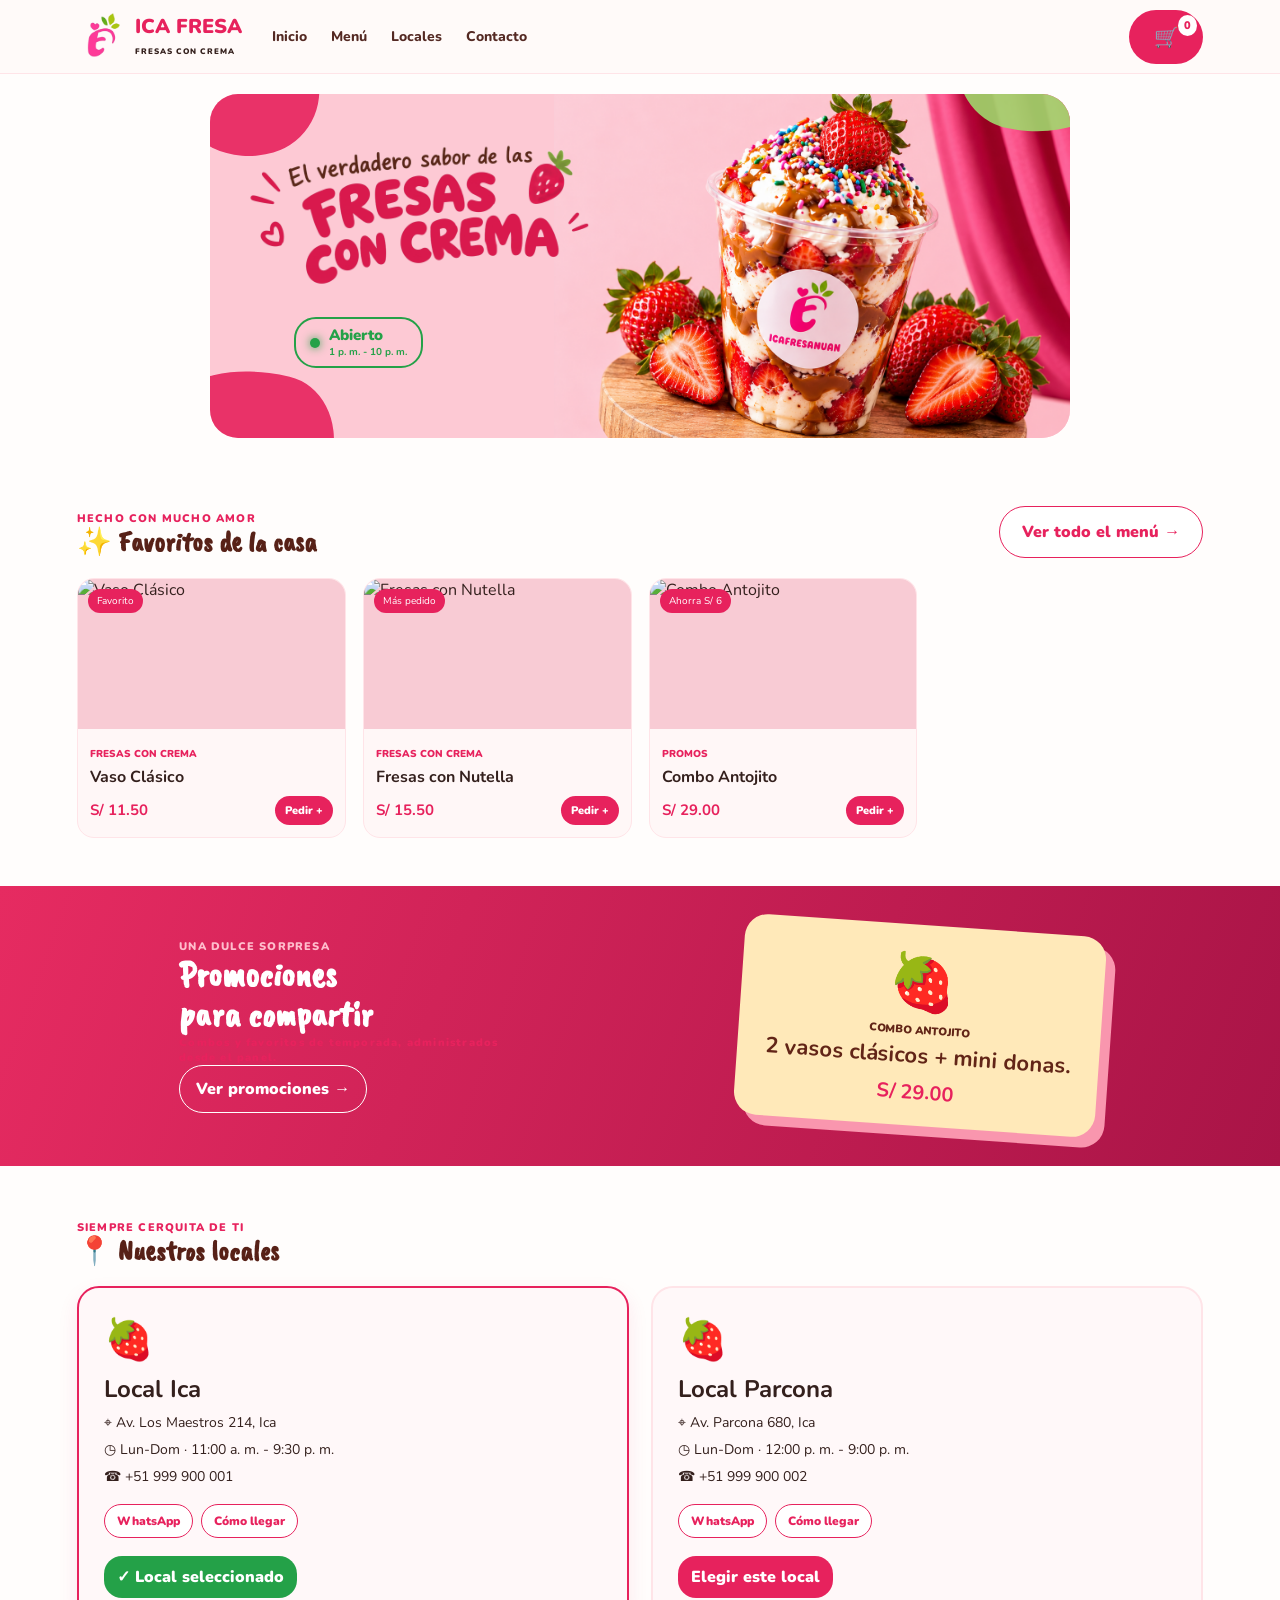
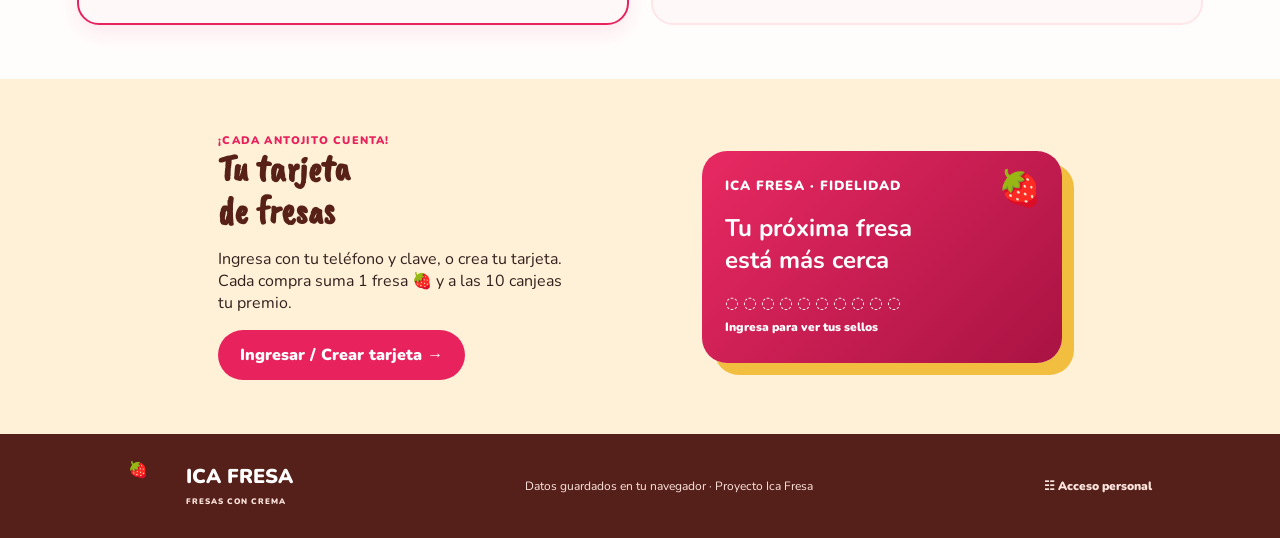
==== commit a826881c: "Add files via upload" ====
--- a/index.html
+++ b/index.html
@@ -3,549 +3,24 @@
   <head>
     <meta charset="UTF-8" />
     <meta name="viewport" content="width=device-width, initial-scale=1" />
-    <meta
-      name="description"
-      content="Ica Fresa, fresas con crema y antojos dulces."
-    />
+    <meta name="description" content="Ica Fresa, fresas con crema y antojos dulces." />
     <title>Ica Fresa | Fresas con crema</title>
-    <link rel="preconnect" href="https://fonts.googleapis.com" />
-    <link rel="preconnect" href="https://fonts.gstatic.com" crossorigin />
-    <link
-      href="https://fonts.googleapis.com/css2?family=Caveat+Brush&display=swap"
-      rel="stylesheet"
-    />
-    <link rel="stylesheet" href="styles.css" />
+    <meta http-equiv="refresh" content="0; url=inicio/inicio.html" />
+    <style>
+      body {
+        font-family: Arial, sans-serif;
+        display: grid;
+        place-items: center;
+        min-height: 100vh;
+        margin: 0;
+      }
+    </style>
   </head>
 
   <body>
-    <header class="site-header">
-      <a class="brand" href="#inicio" aria-label="Ica Fresa, inicio">
-        <span><img src="img/icon.png" alt="" /></span>
-        <b>ICA FRESA</b>
-        <small>FRESAS CON CREMA</small>
-      </a>
-
-      <nav aria-label="Navegación principal">
-        <a href="#inicio"><span>Inicio</span></a>
-        <a href="#menu"><span>Menú</span></a>
-        <a href="#locales"><span>Locales</span></a>
-        <a href="#fidelidad"><span>Contacto</span></a>
-      </nav>
-
-      <a class="cart-pill" href="#pedido" aria-label="Abrir pedido">
-        🛒
-        <em>0</em>
-      </a>
-    </header>
-
-    <main>
-      <section id="inicio" class="hero">
-        <span class="hero-wave hero-wave-top-left" aria-hidden="true"></span>
-        <span class="hero-wave hero-wave-top-right" aria-hidden="true"></span>
-        <span class="hero-wave hero-wave-bottom-left" aria-hidden="true"></span>
-        <div class="hero-copy">
-          <img
-            class="hero-title-image"
-            src="img/frs.png"
-            alt="Ica Fresa"
-          />
-          <button class="store-status is-open" type="button" aria-pressed="true">
-            <span class="status-light" aria-hidden="true"></span>
-            <span class="status-copy">
-              <span class="status-label">Abierto</span>
-              <small>1 p. m. - 10 p. m.</small>
-            </span>
-          </button>
-        </div>
-
-        <div class="hero-art">
-          <span class="cup"></span>
-        </div>
-      </section>
-
-      <section id="menu" class="catalog">
-        <div class="section-title">
-          <div>
-            <p>HECHO CON MUCHO AMOR</p>
-            <h2>✨ Nuestro menú</h2>
-          </div>
-          <div class="store-switch" aria-label="Seleccionar local">
-            <input checked type="radio" name="store" id="ica" />
-            <label for="ica">⌖ Ica</label>
-            <input type="radio" name="store" id="parcona" />
-            <label for="parcona">⌖ Parcona</label>
-          </div>
-        </div>
-
-        <div class="catalog-layout">
-          <div class="catalog-products">
-            <div class="filters">
-          <button class="selected" type="button" aria-pressed="true">Todos</button>
-          <button type="button" aria-pressed="false">Fresas con crema</button>
-          <button type="button" aria-pressed="false">Waffles</button>
-          <button type="button" aria-pressed="false">Crepes</button>
-          <button type="button" aria-pressed="false">Mini donas</button>
-          <button type="button" aria-pressed="false">Bebidas</button>
-          </div>
-
-          <div class="grid">
-          <article class="product">
-            <div class="picture">
-              <img
-                src="https://infobae.com/new-resizer/IIwfQV1BrzHYiqoVBYyDbHfIvNc=/arc-anglerfish-arc2-prod-infobae/public/TWP6YXWPVZGMHH7TUIIOGCR5PU.jpg"
-                alt="Vaso clásico de fresas con crema"
-              />
-              <span>Favorito</span>
-            </div>
-            <div class="pbody">
-              <small>Fresas con crema</small>
-              <h3>Vaso Clásico</h3>
-              <p>Fresas frescas, crema de la casa y topping.</p>
-              <div>
-                <strong>S/ 11.50</strong>
-                <a class="add-cart" href="#carrito">Agregar +</a>
-              </div>
-            </div>
-          </article>
-
-          <article class="product">
-            <div class="picture">
-              <img
-                src="https://encrypted-tbn0.gstatic.com/images?q=tbn:ANd9GcRHy15fWJfdVRvCq7KBlQmzkWCfT8XK8HRZ9Bpp-z8WVHTcaISNVfg8R4Cm&s=10"
-                alt="Fresas con Nutella"
-              />
-              <span>Más pedido</span>
-            </div>
-            <div class="pbody">
-              <small>Fresas con crema</small>
-              <h3>Fresas con Nutella</h3>
-              <p>La combinación más irresistible.</p>
-              <div>
-                <strong>S/ 15.50</strong>
-                <a href="#personalizar">Personalizar +</a>
-              </div>
-            </div>
-          </article>
-
-          <article class="product">
-            <div class="picture">
-              <img
-                src="https://dcdn-us.mitiendanube.com/stores/001/309/364/products/oreo1-65726168dab7ff038d16038939405665-1024-1024.jpg"
-                alt="Milkshake Oreo"
-              />
-            </div>
-            <div class="pbody">
-              <small>Bebidas</small>
-              <h3>Milkshake Oreo</h3>
-              <p>Cremoso batido con galleta Oreo.</p>
-              <div>
-                <strong>S/ 12.00</strong>
-                <a href="#personalizar">Personalizar +</a>
-              </div>
-            </div>
-          </article>
-
-          <article class="product">
-            <div class="picture">
-              <img
-                src="https://images.unsplash.com/photo-1562376552-0d160a2f238d?auto=format&fit=crop&w=900&q=85"
-                alt="Waffle clásico"
-              />
-            </div>
-            <div class="pbody">
-              <small>Waffles</small>
-              <h3>Waffle Clásico</h3>
-              <p>Waffle doradito con fruta y salsa.</p>
-              <div>
-                <strong>S/ 12.50</strong>
-                <a href="#personalizar">Personalizar +</a>
-              </div>
-            </div>
-          </article>
-
-          <article class="product">
-            <div class="picture">
-              <img
-                src="https://images.unsplash.com/photo-1519676867240-f03562e64548?auto=format&fit=crop&w=900&q=85"
-                alt="Crepe de Nutella"
-              />
-            </div>
-            <div class="pbody">
-              <small>Crepes</small>
-              <h3>Crepe Nutella</h3>
-              <p>Crepe suave, Nutella y fresas.</p>
-              <div>
-                <strong>S/ 14.00</strong>
-                <a href="#personalizar">Personalizar +</a>
-              </div>
-            </div>
-          </article>
-
-          <article class="product">
-            <div class="picture">
-              <img
-                src="https://images.unsplash.com/photo-1551024506-0bccd828d307?auto=format&fit=crop&w=900&q=85"
-                alt="Mini donas"
-              />
-            </div>
-            <div class="pbody">
-              <small>Mini donas</small>
-              <h3>Mini Donas</h3>
-              <p>Tiernas, divertidas y llenas de sabor.</p>
-              <div>
-                <strong>S/ 16.50</strong>
-                <a class="add-cart" href="#carrito">Agregar +</a>
-              </div>
-            </div>
-          </article>
-
-          <article class="product">
-            <div class="picture">
-              <img
-                src="https://images.unsplash.com/photo-1606313564200-e75d5e30476c?auto=format&fit=crop&w=900&q=85"
-                alt="Brownie con fresa"
-              />
-            </div>
-            <div class="pbody">
-              <small>Postres</small>
-              <h3>Brownie con fresa</h3>
-              <p>Brownie tibio, crema y fresa.</p>
-              <div>
-                <strong>S/ 10.00</strong>
-                <a class="add-cart" href="#carrito">Agregar +</a>
-              </div>
-            </div>
-          </article>
-
-          <article class="product">
-            <div class="picture">
-              <img
-                src="https://encrypted-tbn0.gstatic.com/images?q=tbn:ANd9GcSXUPa26PKJyddxbretBh_6IjA0wHqwPPf-SWM9j3UN0Ne-xCxRXff34pU9&s=10"
-                alt="Combo antojito"
-              />
-              <span>Ahorra S/ 6</span>
-            </div>
-            <div class="pbody">
-              <small>Promos</small>
-              <h3>Combo Antojito</h3>
-              <p>2 vasos clásicos + mini donas.</p>
-              <div>
-                <strong>S/ 29.00</strong>
-                <a href="#pedido">Agregar +</a>
-              </div>
-            </div>
-          </article>
-            </div>
-          </div>
-
-          <aside class="cart-panel" id="carrito" aria-labelledby="cart-title">
-            <div class="cart-heading">
-              <div>
-                <p>RESUMEN DE TU ANTOJO</p>
-                <h2 id="cart-title">Tu carrito</h2>
-              </div>
-              <span class="cart-count">0</span>
-            </div>
-            <div class="cart-items" aria-live="polite">
-              <p class="cart-empty">Aún no agregas productos.<br />¡Elige tu favorito!</p>
-            </div>
-            <div class="cart-total">
-              <span>Total</span>
-              <strong>S/ 0.00</strong>
-            </div>
-            <a class="cart-order primary" href="#pedido">Hacer pedido <span aria-hidden="true">→</span></a>
-          </aside>
-        </div>
-      </section>
-
-      <section class="promos">
-        <div>
-          <p>UNA DULCE SORPRESA</p>
-          <h2>Promociones<br />para compartir</h2>
-          <p>Combos y favoritos de temporada con datos de prueba.</p>
-          <a href="#menu" class="light-btn">Ver promociones →</a>
-        </div>
-
-        <article>
-          <span>🍓</span>
-          <p>COMBO ANTOJITO</p>
-          <strong>2 vasos + mini donas</strong>
-          <b>S/ 29.00</b>
-        </article>
-      </section>
-
-      <section id="locales" class="places">
-        <div class="section-title">
-          <div>
-            <p>SIEMPRE CERQUITA DE TI</p>
-            <h2>📍 Nuestros locales</h2>
-          </div>
-        </div>
-
-        <div class="place-grid">
-          <article class="chosen">
-            <div class="place-icon">🌺</div>
-            <h3>Local Ica</h3>
-            <p>⌖ Av. Los Maestros 214, Ica</p>
-            <p>◷ Lun-Dom · 11:00 a.m. - 9:30 p.m.</p>
-            <p>☎ +51 999 900 001</p>
-            <div>
-              <a href="https://wa.me/51999900001" target="_blank" rel="noreferrer">
-                WhatsApp
-              </a>
-              <a href="https://maps.google.com/?q=Ica,Peru" target="_blank" rel="noreferrer">
-                Cómo llegar
-              </a>
-            </div>
-            <button type="button">✓ Local seleccionado</button>
-          </article>
-
-          <article>
-            <div class="place-icon">🍓</div>
-            <h3>Local Parcona</h3>
-            <p>⌖ Av. Parcona 680, Ica</p>
-            <p>◷ Lun-Dom · 12:00 p.m. - 9:00 p.m.</p>
-            <p>☎ +51 999 900 002</p>
-            <div>
-              <a href="https://wa.me/51999900002" target="_blank" rel="noreferrer">
-                WhatsApp
-              </a>
-              <a
-                href="https://maps.google.com/?q=Parcona,Ica,Peru"
-                target="_blank"
-                rel="noreferrer"
-              >
-                Cómo llegar
-              </a>
-            </div>
-            <button type="button">Elegir este local</button>
-          </article>
-        </div>
-      </section>
-
-      <section id="fidelidad" class="loyalty">
-        <div>
-          <p>¡CADA ANTOJITO CUENTA!</p>
-          <h2>Tu tarjeta<br />de fresas</h2>
-          <p>
-            Regístrate y acumula sellos con cada visita. El equipo los valida desde
-            el panel.
-          </p>
-          <a class="primary" href="#tarjeta">Ver mi tarjeta →</a>
-        </div>
-
-        <div class="loyalty-card">
-          <span>🍓</span>
-          <small>ICA FRESA · FIDELIDAD</small>
-          <b>Tu próxima fresa<br />está más cerca</b>
-          <div>🍓 🍓 🍓 ◌ ◌ ◌ ◌ ◌ ◌ ◌</div>
-          <p>3 de 10 sellos</p>
-        </div>
-      </section>
-    </main>
-
-    <footer>
-      <a class="brand" href="#inicio">
-        <span>🍓</span>
-        <b>ICA FRESA</b>
-        <small>FRESAS CON CREMA</small>
-      </a>
-      <p>Datos e imágenes de prueba · Proyecto base IcaFresaNuan</p>
-      <a href="#admin">☷ Acceso personal</a>
-    </footer>
-
-    <div id="pedido" class="overlay">
-      <div class="modal checkout">
-        <a class="x" href="#inicio" aria-label="Cerrar">×</a>
-        <small>ÚLTIMO PASO</small>
-        <h2>¿Cómo recibes tu antojo?</h2>
-
-        <div class="delivery">
-          <button class="picked" type="button">
-            🛵<b>Delivery</b><small>Vamos a ti</small>
-          </button>
-          <button type="button">
-            🛍️<b>Recojo</b><small>Local Ica</small>
-          </button>
-        </div>
-
-        <label>
-          Nombre
-          <input placeholder="Tu nombre" />
-        </label>
-        <label>
-          Teléfono
-          <input placeholder="999 999 999" />
-        </label>
-        <label>
-          Dirección
-          <input placeholder="Calle, número y distrito" />
-        </label>
-
-        <a
-          class="whatsapp"
-          href="https://wa.me/51999900001"
-          target="_blank"
-          rel="noreferrer"
-        >
-          WhatsApp · enviar pedido →
-        </a>
-        <a
-          class="pedidosya"
-          href="https://www.pedidosya.com.pe/"
-          target="_blank"
-          rel="noreferrer"
-        >
-          Pedir también por PedidosYa
-        </a>
-      </div>
-    </div>
-
-    <div id="personalizar" class="overlay">
-      <div class="modal custom">
-        <a class="x" href="#menu" aria-label="Cerrar">×</a>
-        <img
-          src="https://images.unsplash.com/photo-1568702846914-96b305d2aaeb?auto=format&fit=crop&w=900&q=85"
-          alt="Fresas con Nutella"
-        />
-        <div>
-          <small>PERSONALIZA TU ANTOJO</small>
-          <h2>Fresas con Nutella</h2>
-          <p>Desde S/ 15.50</p>
-
-          <h4>1. Elige tamaño</h4>
-          <div class="option-row">
-            <button class="picked">Regular</button>
-            <button>Maxi + S/ 4.00</button>
-          </div>
-
-          <h4>2. Elige tu crema</h4>
-          <div class="option-row">
-            <button class="picked">Crema clásica</button>
-            <button>Crema de leche</button>
-          </div>
-
-          <h4>3. Agrega extras</h4>
-          <label class="check"><input type="checkbox" /> Oreo <span>+ S/ 2.00</span></label>
-          <label class="check"><input type="checkbox" /> Nutella <span>+ S/ 3.00</span></label>
-
-          <a class="primary full" href="#pedido">Agregar · S/ 15.50</a>
-        </div>
-      </div>
-    </div>
-
-    <div id="tarjeta" class="overlay">
-      <div class="modal loyalty-modal">
-        <a class="x" href="#fidelidad" aria-label="Cerrar">×</a>
-        <small>FIDELIDAD ICA FRESA</small>
-        <h2>Tu antojo tiene premio</h2>
-        <p>Regístrate con datos de prueba y recibe tu tarjeta digital.</p>
-
-        <label>
-          Nombre
-          <input placeholder="Tu nombre" />
-        </label>
-        <label>
-          Teléfono
-          <input placeholder="999 999 999" />
-        </label>
-
-        <a class="primary full" href="#fidelidad">Crear mi tarjeta →</a>
-      </div>
-    </div>
-
-    <div id="admin" class="overlay">
-      <div class="modal admin-login">
-        <a class="x" href="#inicio" aria-label="Cerrar">×</a>
-        <span>🍓</span>
-        <h2>Panel IcaFresaNuan</h2>
-        <p>Acceso demo para personal.</p>
-        <input placeholder="Usuario" value="equipo" />
-        <input type="password" placeholder="Contraseña" value="1234" />
-        <a class="primary full" href="#inicio">Ingresar</a>
-        <small>Demo: equipo / 1234</small>
-      </div>
-    </div>
-
+    <p>🍓 Redirigiendo a <a href="inicio/inicio.html">Ica Fresa</a>...</p>
     <script>
-      document.querySelectorAll(".filters button").forEach((button) => {
-        button.addEventListener("click", () => {
-          document.querySelectorAll(".filters button").forEach((filter) => {
-            const isSelected = filter === button;
-            filter.classList.toggle("selected", isSelected);
-            filter.setAttribute("aria-pressed", isSelected);
-          });
-        });
-      });
-
-      const storeStatus = document.querySelector(".store-status");
-      const statusLabel = storeStatus.querySelector(".status-label");
-
-      const toggleStoreStatus = () => {
-        const isOpen = storeStatus.classList.toggle("is-open");
-        storeStatus.classList.toggle("is-closed", !isOpen);
-        statusLabel.textContent = isOpen ? "Abierto" : "Cerrado";
-        storeStatus.setAttribute("aria-pressed", isOpen);
-      };
-
-      storeStatus.addEventListener("click", toggleStoreStatus);
-      window.setInterval(toggleStoreStatus, 5000);
-
-      const cart = new Map();
-      const cartItems = document.querySelector(".cart-items");
-      const cartCount = document.querySelector(".cart-count");
-      const headerCartCount = document.querySelector(".cart-pill em");
-      const cartTotal = document.querySelector(".cart-total strong");
-
-      const formatPrice = (price) => `S/ ${price.toFixed(2)}`;
-
-      const renderCart = () => {
-        const items = [...cart.values()];
-        const itemCount = items.reduce((total, item) => total + item.quantity, 0);
-        const total = items.reduce((sum, item) => sum + item.price * item.quantity, 0);
-
-        cartCount.textContent = itemCount;
-        headerCartCount.textContent = itemCount;
-        cartTotal.textContent = formatPrice(total);
-        cartItems.innerHTML = items.length
-          ? items
-              .map(
-                (item) => `
-                  <div class="cart-item">
-                    <strong>${item.name}</strong>
-                    <b>${formatPrice(item.price * item.quantity)}</b>
-                    <button class="remove-item" type="button" data-product="${item.name}" aria-label="Eliminar ${item.name}">×</button>
-                    <small>${item.quantity} x ${formatPrice(item.price)}</small>
-                  </div>`
-              )
-              .join("")
-          : '<p class="cart-empty">Aún no agregas productos.<br />¡Elige tu favorito!</p>';
-      };
-
-      document.querySelectorAll(".add-cart").forEach((button) => {
-        button.addEventListener("click", (event) => {
-          event.preventDefault();
-          const product = button.closest(".product");
-          const name = product.querySelector("h3").textContent;
-          const price = Number(product.querySelector("strong").textContent.replace("S/", "").trim());
-          const current = cart.get(name) || { name, price, quantity: 0 };
-
-          current.quantity += 1;
-          cart.set(name, current);
-          renderCart();
-        });
-      });
-
-      cartItems.addEventListener("click", (event) => {
-        const removeButton = event.target.closest(".remove-item");
-        if (!removeButton) return;
-
-        cart.delete(removeButton.dataset.product);
-        renderCart();
-      });
-
-      renderCart();
+      location.replace("inicio/inicio.html");
     </script>
   </body>
 </html>
-
